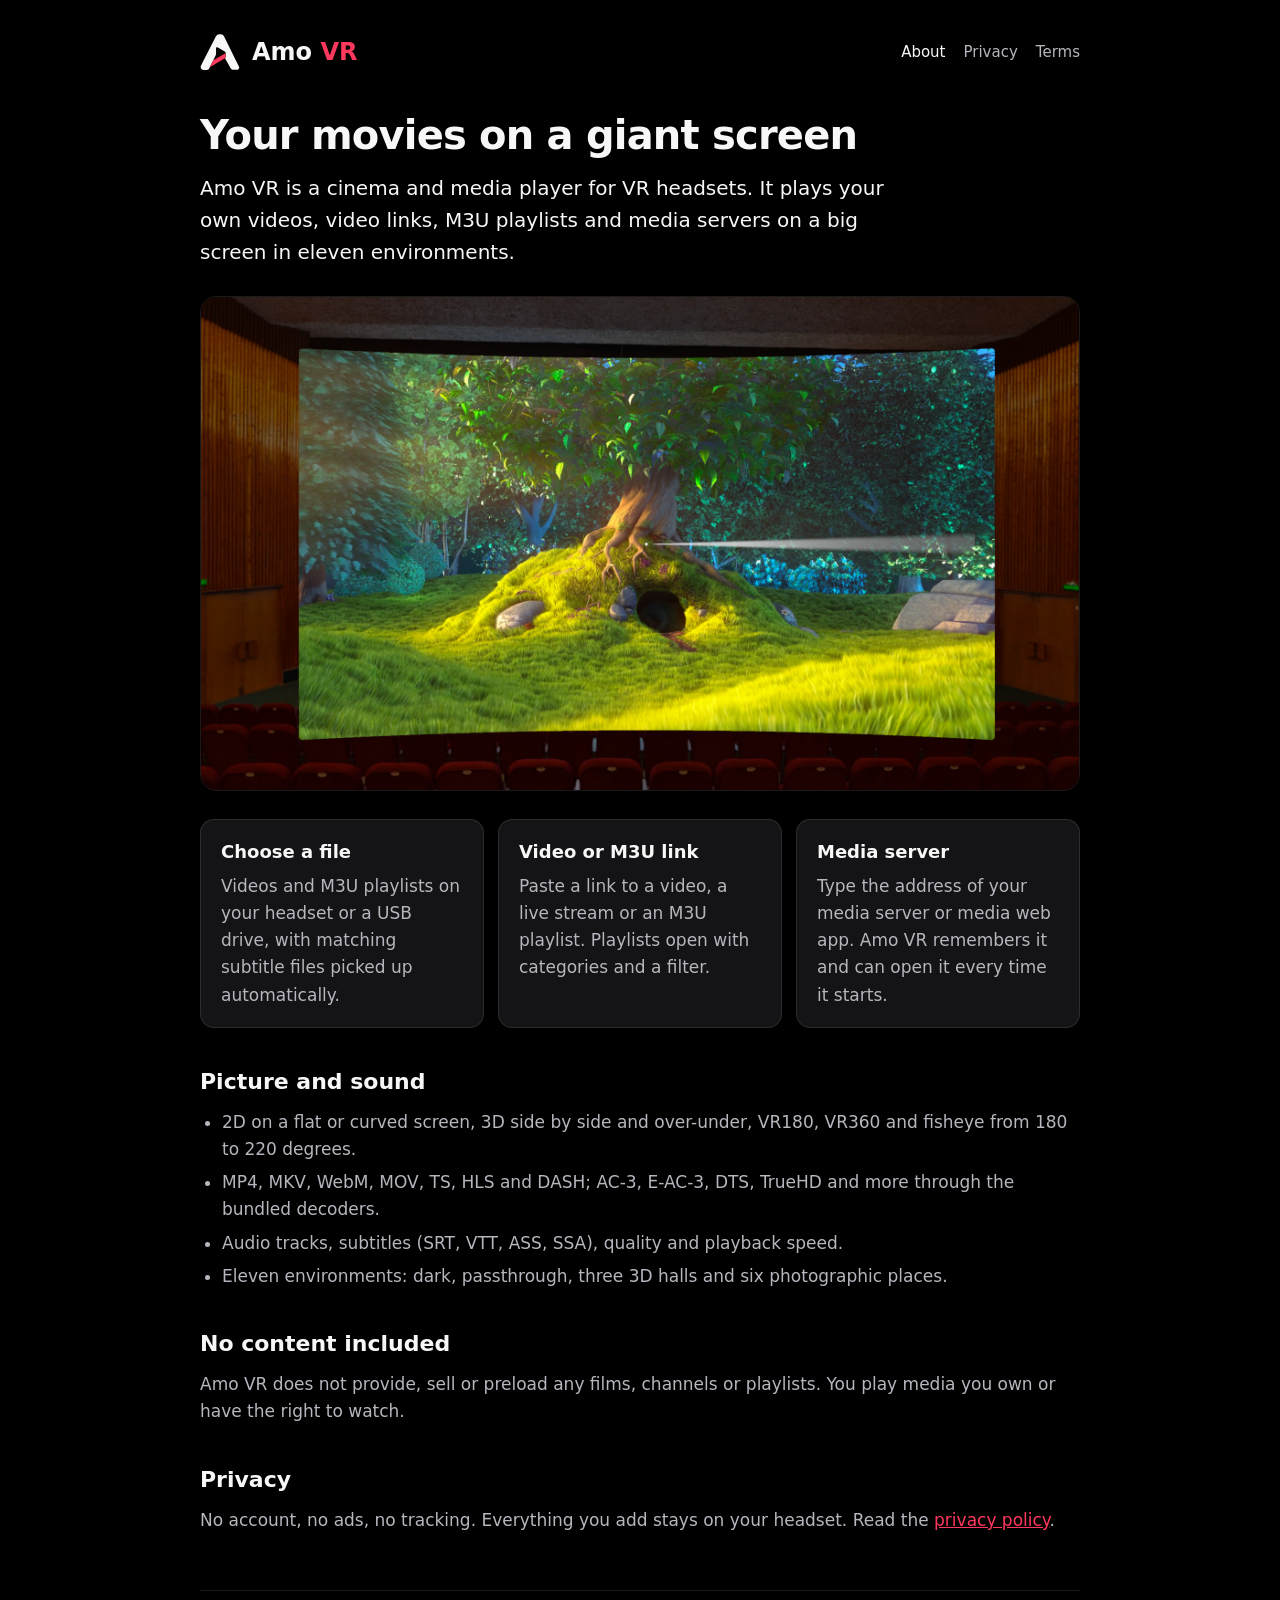
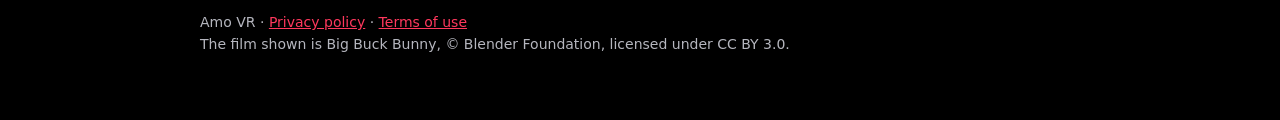
==== index.html @ 8492fe0f "Amo VR site: about, privacy policy, terms, store media" ====
<!DOCTYPE html>
<html lang="en">
<head>
<meta charset="utf-8">
<meta name="viewport" content="width=device-width, initial-scale=1">
<title>Amo VR: VR cinema and media player</title>
<meta name="description" content="Amo VR plays your own videos, links, M3U playlists and media servers on a giant screen in VR. 2D, 3D, VR180, VR360 and fisheye.">
<link rel="icon" href="icon.png">
<link rel="stylesheet" href="style.css">
</head>
<body>
<header>
  <a class="brand" href="./"><svg viewBox="0 0 1254 1254"><path fill="#F7F7F8" d="M603 67C560 68 526 91 500 136L32 1054C16 1085 19 1116 34 1141C52 1172 84 1187 125 1188H215C250 1188 276 1170 291 1139L493 731C499 719 501 710 501 697V510C501 491 512 479 528 476C540 474 549 478 561 485L789 620C800 627 805 638 805 652V784C805 798 799 808 783 820L966 1147C982 1174 1009 1187 1042 1187H1155C1191 1187 1217 1169 1226 1139C1232 1120 1229 1100 1219 1081L752 137C729 91 696 70 660 68C640 67 622 67 603 67Z"/><path fill="#FF385D" d="M805 657V787C805 798 801 806 792 812L307 1103L416 886L788 675C798 669 805 663 805 657Z"/></svg><span>Amo <span>VR</span></span></a>
  <nav><a href="./" aria-current="page">About</a><a href="privacy.html">Privacy</a><a href="terms.html">Terms</a></nav>
</header>

<h1>Your movies on a giant screen</h1>
<p class="lead">Amo VR is a cinema and media player for VR headsets. It plays your own videos, video links, M3U playlists and media servers on a big screen in eleven environments.</p>
<img class="hero" src="cinema.jpg" alt="A film playing on the big screen of the Amo VR cinema" width="1920" height="1080">

<div class="cards">
  <div class="card"><h3>Choose a file</h3><p>Videos and M3U playlists on your headset or a USB drive, with matching subtitle files picked up automatically.</p></div>
  <div class="card"><h3>Video or M3U link</h3><p>Paste a link to a video, a live stream or an M3U playlist. Playlists open with categories and a filter.</p></div>
  <div class="card"><h3>Media server</h3><p>Type the address of your media server or media web app. Amo VR remembers it and can open it every time it starts.</p></div>
</div>

<h2>Picture and sound</h2>
<ul>
  <li>2D on a flat or curved screen, 3D side by side and over-under, VR180, VR360 and fisheye from 180 to 220 degrees.</li>
  <li>MP4, MKV, WebM, MOV, TS, HLS and DASH; AC-3, E-AC-3, DTS, TrueHD and more through the bundled decoders.</li>
  <li>Audio tracks, subtitles (SRT, VTT, ASS, SSA), quality and playback speed.</li>
  <li>Eleven environments: dark, passthrough, three 3D halls and six photographic places.</li>
</ul>

<h2>No content included</h2>
<p>Amo VR does not provide, sell or preload any films, channels or playlists. You play media you own or have the right to watch.</p>

<h2>Privacy</h2>
<p>No account, no ads, no tracking. Everything you add stays on your headset. Read the <a href="privacy.html">privacy policy</a>.</p>

<footer>Amo VR · <a href="privacy.html">Privacy policy</a> · <a href="terms.html">Terms of use</a><br>The film shown is Big Buck Bunny, © Blender Foundation, licensed under CC BY 3.0.</footer>
</body>
</html>
---- style.css ----
:root {
  --bg: #000; --s1: #0B0B0D; --s2: #141416; --accent: #FF385D;
  --text: #F7F7F8; --text-2: #B5B6BE; --border: rgba(255, 255, 255, 0.1);
}
* { box-sizing: border-box; margin: 0; padding: 0; }
html { background: var(--bg); }
body {
  max-width: 920px; margin: 0 auto; padding: 32px 20px 64px;
  color: var(--text); background: var(--bg);
  font: 17px/1.6 system-ui, -apple-system, "Segoe UI", Roboto, sans-serif;
}
a { color: var(--accent); }
header { display: flex; align-items: center; justify-content: space-between; gap: 16px; flex-wrap: wrap; margin-bottom: 40px; }
.brand { display: flex; align-items: center; gap: 12px; color: var(--text); text-decoration: none; font-size: 24px; font-weight: 800; }
.brand svg { width: 40px; height: 40px; }
.brand span span { color: var(--accent); }
nav { display: flex; gap: 18px; font-size: 15px; }
nav a { color: var(--text-2); text-decoration: none; }
nav a:hover, nav a[aria-current] { color: var(--text); }
h1 { font-size: 40px; line-height: 1.15; letter-spacing: -0.02em; margin-bottom: 14px; }
h2 { font-size: 22px; margin: 36px 0 10px; }
p, li { color: var(--text-2); }
p + p { margin-top: 12px; }
ul { padding-left: 22px; margin-top: 8px; }
li + li { margin-top: 6px; }
strong { color: var(--text); }
.lead { font-size: 20px; color: var(--text); max-width: 720px; }
.hero { width: 100%; height: auto; aspect-ratio: 16 / 9; object-fit: cover; border-radius: 16px; border: 1px solid var(--border); margin: 28px 0 8px; display: block; }
.cards { display: grid; grid-template-columns: repeat(auto-fit, minmax(240px, 1fr)); gap: 14px; margin-top: 28px; }
.card { background: var(--s2); border: 1px solid var(--border); border-radius: 14px; padding: 18px 20px; }
.card h3 { font-size: 18px; margin-bottom: 6px; }
.meta { font-size: 14px; color: var(--text-2); margin-top: 6px; }
footer { margin-top: 56px; padding-top: 20px; border-top: 1px solid var(--border); font-size: 14px; color: var(--text-2); }
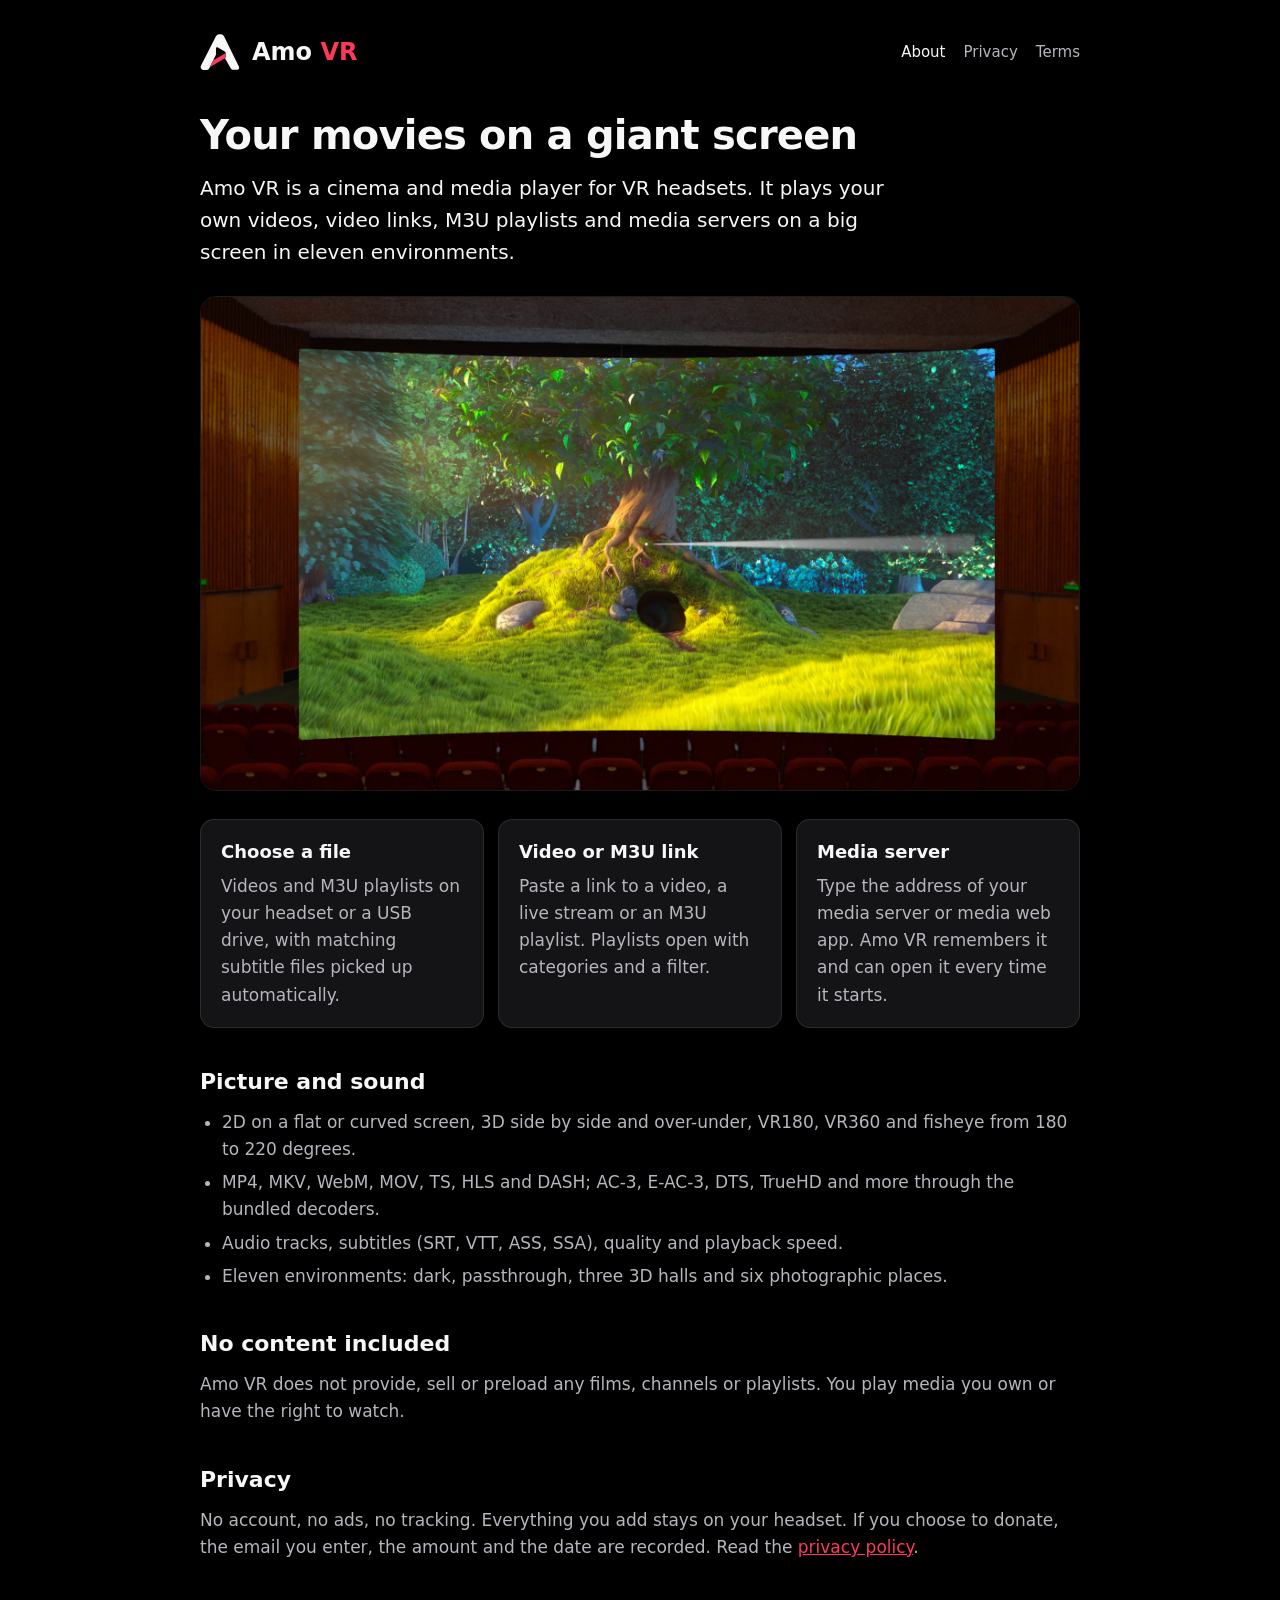
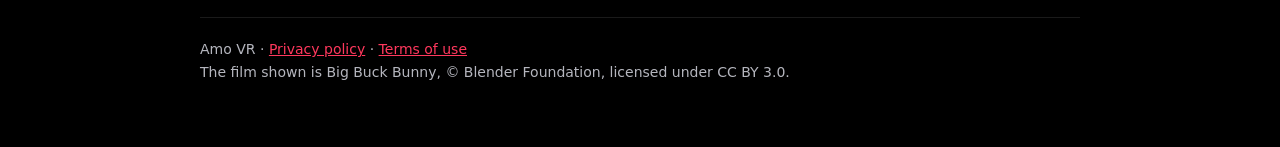
==== commit cded55e0: "Privacy and terms: optional donations through the PICO Store Co-Authored-By: Claude Opus 5.5 <norepl" ====
--- a/index.html
+++ b/index.html
@@ -36,7 +36,7 @@
 <p>Amo VR does not provide, sell or preload any films, channels or playlists. You play media you own or have the right to watch.</p>
 
 <h2>Privacy</h2>
-<p>No account, no ads, no tracking. Everything you add stays on your headset. Read the <a href="privacy.html">privacy policy</a>.</p>
+<p>No account, no ads, no tracking. Everything you add stays on your headset. If you choose to donate, the email you enter, the amount and the date are recorded. Read the <a href="privacy.html">privacy policy</a>.</p>
 
 <footer>Amo VR · <a href="privacy.html">Privacy policy</a> · <a href="terms.html">Terms of use</a><br>The film shown is Big Buck Bunny, © Blender Foundation, licensed under CC BY 3.0.</footer>
 </body>
